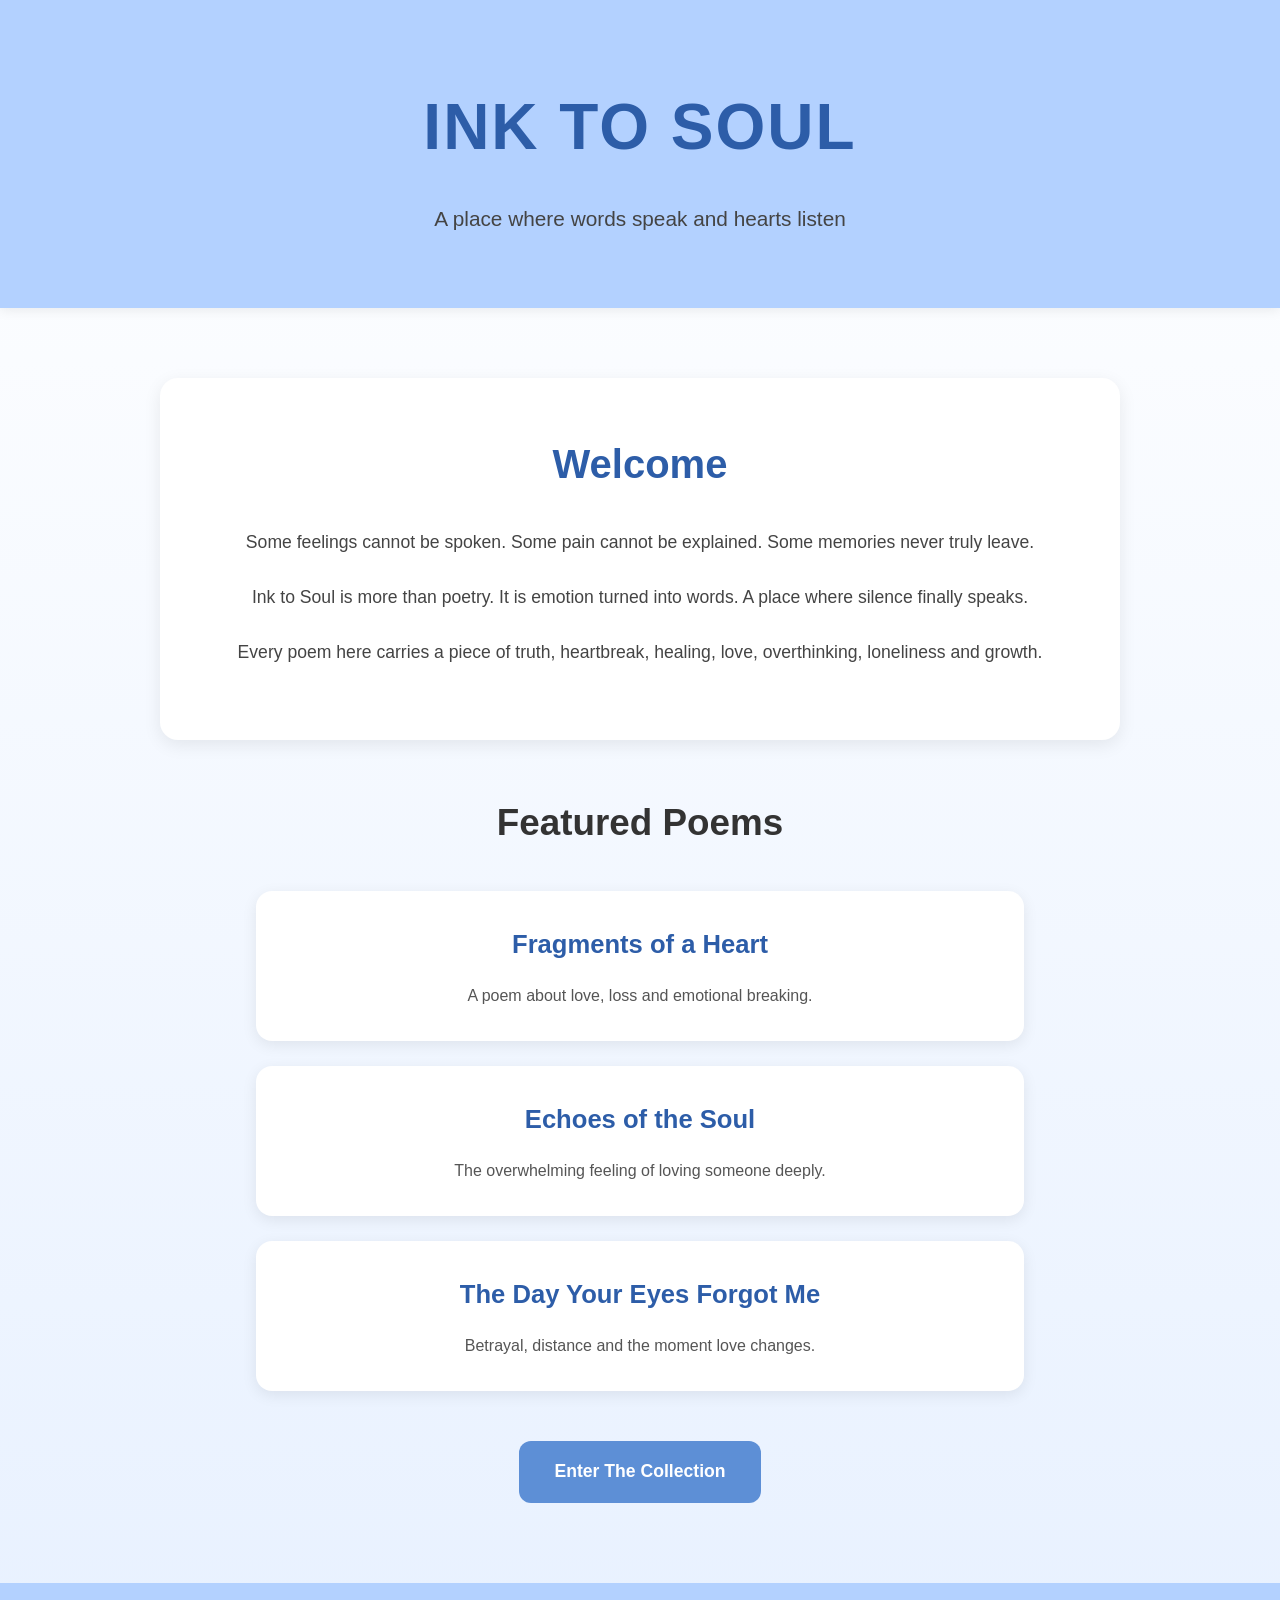
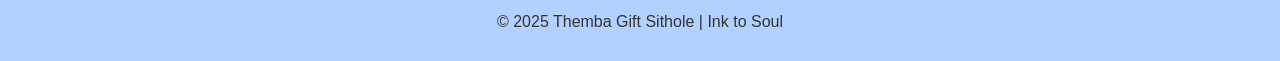
==== index.html @ e580c36a "Complete homepage rebuild" ====
<!DOCTYPE html>
<html lang="en">

<head>
    <meta charset="UTF-8" />
    <meta name="viewport" content="width=device-width, initial-scale=1.0" />

    <title>INK TO SOUL</title>

    <link rel="stylesheet" href="style.css" />
</head>

<body>

    <!-- HERO SECTION -->
    <header class="hero">

        <h1>INK TO SOUL</h1>

        <p class="subtitle">
            A place where words speak and hearts listen
        </p>

    </header>

    <!-- MAIN CONTENT -->
    <main class="main-container">

        <!-- INTRO -->
        <section class="intro-section">

            <h2>Welcome</h2>

            <p>
                Some feelings cannot be spoken.
                Some pain cannot be explained.
                Some memories never truly leave.
            </p>

            <p>
                Ink to Soul is more than poetry.
                It is emotion turned into words.
                A place where silence finally speaks.
            </p>

            <p>
                Every poem here carries a piece of truth,
                heartbreak, healing, love, overthinking,
                loneliness and growth.
            </p>

        </section>

        <!-- FEATURED POEMS -->
        <section class="featured-section">

            <h2>Featured Poems</h2>

            <div class="poem-card">

                <a href="poem_1.html" class="poem-link">
                    Fragments of a Heart
                </a>

                <p>
                    A poem about love, loss and emotional breaking.
                </p>

            </div>

            <div class="poem-card">

                <a href="poem_2.html" class="poem-link">
                    Echoes of the Soul
                </a>

                <p>
                    The overwhelming feeling of loving someone deeply.
                </p>

            </div>

            <div class="poem-card">

                <a href="poem_3.html" class="poem-link">
                    The Day Your Eyes Forgot Me
                </a>

                <p>
                    Betrayal, distance and the moment love changes.
                </p>

            </div>

        </section>

        <!-- BUTTON -->
        <section class="enter-section">

            <a href="poems.html" class="enter-button">
                Enter The Collection
            </a>

        </section>

    </main>

    <!-- FOOTER -->
    <footer>

        <p>
            © 2025 Themba Gift Sithole | Ink to Soul
        </p>

    </footer>

</body>

</html>
---- style.css ----
/* =========================
   INK TO SOUL
   OFFICIAL STYLE
========================= */

/* RESET */

*{
    margin:0;
    padding:0;
    box-sizing:border-box;
}

/* =========================
   BODY
========================= */

body{
    font-family:'Segoe UI', Tahoma, Geneva, Verdana, sans-serif;
    background:linear-gradient(to bottom, #ffffff, #e8f1ff);
    color:#333;
    line-height:1.8;
}

/* =========================
   HERO SECTION
========================= */

.hero{
    background:#b3d1ff;
    text-align:center;
    padding:70px 20px;
    box-shadow:0 2px 12px rgba(0,0,0,0.08);
}

.hero h1{
    font-size:4rem;
    color:#2d5da8;
    margin-bottom:15px;
    letter-spacing:2px;
}

.subtitle{
    font-size:1.3rem;
    color:#444;
}

/* =========================
   MAIN CONTAINER
========================= */

.main-container{
    max-width:1000px;
    margin:50px auto;
    padding:20px;
}

/* =========================
   INTRO SECTION
========================= */

.intro-section{
    background:white;
    padding:50px;
    border-radius:18px;
    box-shadow:0 5px 18px rgba(0,0,0,0.08);
    text-align:center;
    margin-bottom:50px;
}

.intro-section h2{
    font-size:2.5rem;
    color:#2d5da8;
    margin-bottom:25px;
}

.intro-section p{
    font-size:1.1rem;
    color:#444;
    margin-bottom:20px;
    line-height:2;
}

/* =========================
   FEATURED SECTION
========================= */

.featured-section{
    text-align:center;
    margin-bottom:50px;
}

.featured-section h2{
    font-size:2.3rem;
    margin-bottom:35px;
    color:#333;
}

/* =========================
   POEM CARDS
========================= */

.poem-card{
    background:white;
    padding:30px;
    margin:25px auto;
    border-radius:16px;
    width:80%;
    box-shadow:0 4px 15px rgba(0,0,0,0.08);

    transition:
    transform 0.3s ease,
    box-shadow 0.3s ease;
}

.poem-card:hover{
    transform:translateY(-8px);
    box-shadow:0 8px 25px rgba(0,0,0,0.12);
}

.poem-link{
    text-decoration:none;
    color:#2d5da8;
    font-size:1.6rem;
    font-weight:bold;
}

.poem-card p{
    margin-top:15px;
    color:#555;
}

/* =========================
   ENTER BUTTON
========================= */

.enter-section{
    text-align:center;
    margin-top:20px;
}

.enter-button{
    display:inline-block;
    background:#5d8fd6;
    color:white;
    text-decoration:none;
    padding:15px 35px;
    border-radius:12px;
    font-size:1.1rem;
    font-weight:bold;

    transition:
    background 0.3s ease,
    transform 0.3s ease;
}

.enter-button:hover{
    background:#4a7cc4;
    transform:translateY(-3px);
}

/* =========================
   FOOTER
========================= */

footer{
    background:#b3d1ff;
    color:#333;
    text-align:center;
    padding:25px;
    margin-top:60px;
}

/* =========================
   RESPONSIVE DESIGN
========================= */

@media(max-width:768px){

    .hero h1{
        font-size:2.8rem;
    }

    .subtitle{
        font-size:1.1rem;
    }

    .intro-section{
        padding:30px;
    }

    .intro-section h2{
        font-size:2rem;
    }

    .featured-section h2{
        font-size:2rem;
    }

    .poem-card{
        width:95%;
        padding:25px;
    }

    .poem-link{
        font-size:1.3rem;
    }

    .enter-button{
        width:90%;
        text-align:center;
    }
}
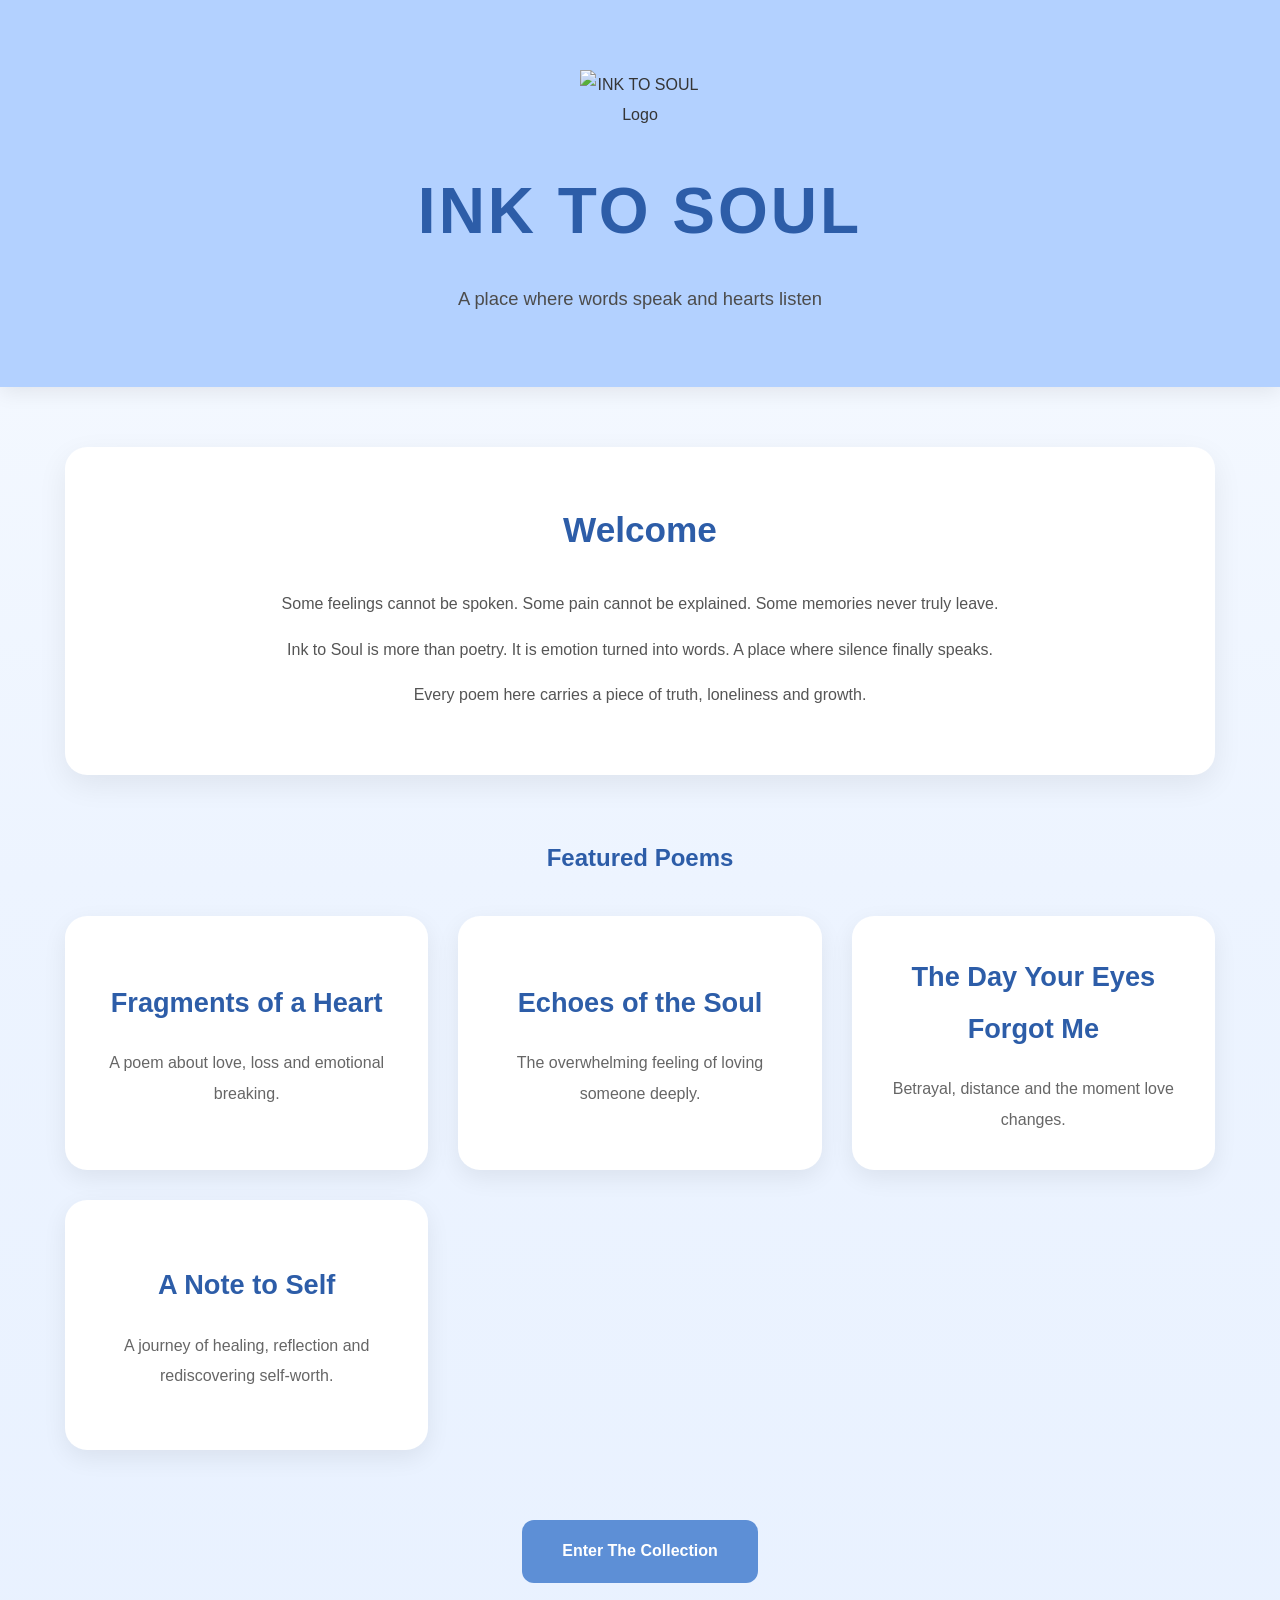
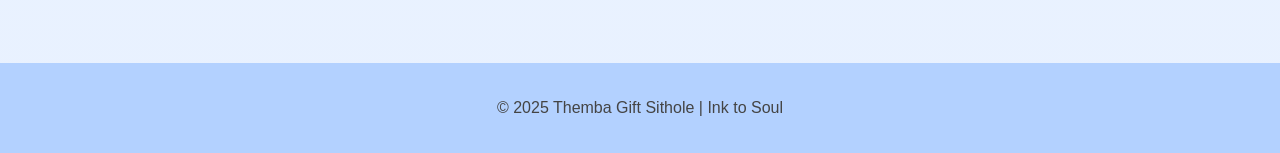
==== commit 841e2d40: "Update INK TO SOUL website" ====
--- a/index.html
+++ b/index.html
@@ -1,19 +1,25 @@
+
 <!DOCTYPE html>
 <html lang="en">
 
 <head>
-    <meta charset="UTF-8" />
-    <meta name="viewport" content="width=device-width, initial-scale=1.0" />
+
+    <meta charset="UTF-8">
+    <meta name="viewport" content="width=device-width, initial-scale=1.0">
 
     <title>INK TO SOUL</title>
 
-    <link rel="stylesheet" href="style.css" />
+    <link rel="stylesheet" href="style.css">
+
 </head>
 
 <body>
 
     <!-- HERO SECTION -->
+
     <header class="hero">
+
+        <img src="images/logo.png" alt="INK TO SOUL Logo" class="hero-logo">
 
         <h1>INK TO SOUL</h1>
 
@@ -24,9 +30,11 @@
     </header>
 
     <!-- MAIN CONTENT -->
+
     <main class="main-container">
 
         <!-- INTRO -->
+
         <section class="intro-section">
 
             <h2>Welcome</h2>
@@ -45,56 +53,75 @@
 
             <p>
                 Every poem here carries a piece of truth,
-                heartbreak, healing, love, overthinking,
                 loneliness and growth.
             </p>
 
         </section>
 
         <!-- FEATURED POEMS -->
-        <section class="featured-section">
 
-            <h2>Featured Poems</h2>
+        <section>
 
-            <div class="poem-card">
+            <h2 style="text-align:center; color:#2d5da8; margin-bottom:35px;">
+                Featured Poems
+            </h2>
 
-                <a href="poem_1.html" class="poem-link">
-                    Fragments of a Heart
-                </a>
+            <div class="featured-section">
 
-                <p>
-                    A poem about love, loss and emotional breaking.
-                </p>
+                <article class="poem-card">
 
-            </div>
+                    <a href="poem_1.html" class="poem-link">
+                        Fragments of a Heart
+                    </a>
 
-            <div class="poem-card">
+                    <p>
+                        A poem about love, loss and emotional breaking.
+                    </p>
 
-                <a href="poem_2.html" class="poem-link">
-                    Echoes of the Soul
-                </a>
+                </article>
 
-                <p>
-                    The overwhelming feeling of loving someone deeply.
-                </p>
+                <article class="poem-card">
 
-            </div>
+                    <a href="poem_2.html" class="poem-link">
+                        Echoes of the Soul
+                    </a>
 
-            <div class="poem-card">
+                    <p>
+                        The overwhelming feeling of loving someone deeply.
+                    </p>
 
-                <a href="poem_3.html" class="poem-link">
-                    The Day Your Eyes Forgot Me
-                </a>
+                </article>
 
-                <p>
-                    Betrayal, distance and the moment love changes.
-                </p>
+                <article class="poem-card">
+
+                    <a href="poem_3.html" class="poem-link">
+                        The Day Your Eyes Forgot Me
+                    </a>
+
+                    <p>
+                        Betrayal, distance and the moment love changes.
+                    </p>
+
+                </article>
+
+                <article class="poem-card">
+
+                    <a href="poem_4.html" class="poem-link">
+                        A Note to Self
+                    </a>
+
+                    <p>
+                        A journey of healing, reflection and rediscovering self-worth.
+                    </p>
+
+                </article>
 
             </div>
 
         </section>
 
-        <!-- BUTTON -->
+        <!-- ENTER COLLECTION -->
+
         <section class="enter-section">
 
             <a href="poems.html" class="enter-button">
@@ -106,6 +133,7 @@
     </main>
 
     <!-- FOOTER -->
+
     <footer>
 
         <p>
@@ -117,3 +145,4 @@
 </body>
 
 </html>
+
--- a/style.css
+++ b/style.css
@@ -1,9 +1,11 @@
-/* =========================
-   INK TO SOUL
-   OFFICIAL STYLE
-========================= */
-
-/* RESET */
+/*```css*/
+/*==================================================
+                INK TO SOUL
+               OFFICIAL STYLE.CSS
+                  VERSION 3.0
+==================================================*/
+
+/*============== RESET ==============*/
 
 *{
     margin:0;
@@ -11,203 +13,660 @@
     box-sizing:border-box;
 }
 
-/* =========================
-   BODY
-========================= */
+html{
+    scroll-behavior:smooth;
+}
 
 body{
-    font-family:'Segoe UI', Tahoma, Geneva, Verdana, sans-serif;
-    background:linear-gradient(to bottom, #ffffff, #e8f1ff);
-    color:#333;
-    line-height:1.8;
-}
-
-/* =========================
-   HERO SECTION
-========================= */
+
+    font-family:"Segoe UI",Tahoma,Geneva,Verdana,sans-serif;
+
+    background:linear-gradient(180deg,#f8fbff,#edf4ff,#e8f1ff);
+
+    color:#353535;
+
+    line-height:1.9;
+
+    overflow-x:hidden;
+
+    min-height:100vh;
+
+}
+
+/*============== LINKS ==============*/
+
+a{
+
+    text-decoration:none;
+
+    color:inherit;
+
+}
+
+/*============== IMAGES ==============*/
+
+img{
+
+    max-width:100%;
+
+    display:block;
+
+}
+
+/*============== HERO ==============*/
 
 .hero{
+
     background:#b3d1ff;
-    text-align:center;
+
+    text-align:center;
+
     padding:70px 20px;
-    box-shadow:0 2px 12px rgba(0,0,0,0.08);
+
+    box-shadow:0 5px 20px rgba(0,0,0,.08);
+
+}
+
+.hero-logo{
+
+    width:120px;
+
+    margin:auto;
+
+    margin-bottom:20px;
+
+    transition:.4s;
+
+}
+
+.hero-logo:hover{
+
+    transform:scale(1.05);
+
 }
 
 .hero h1{
-    font-size:4rem;
+
+    font-size:clamp(2.6rem,5vw,4rem);
+
     color:#2d5da8;
+
+    letter-spacing:3px;
+
+    margin-bottom:10px;
+
+}
+
+.subtitle{
+
+    font-size:1.15rem;
+
+    color:#4c4c4c;
+
+}
+
+/*============== MAIN ==============*/
+
+.main-container{
+
+    width:min(1150px,92%);
+
+    margin:60px auto;
+
+}
+
+/*============== INTRO ==============*/
+
+.intro-section{
+
+    background:white;
+
+    padding:50px;
+
+    border-radius:22px;
+
+    text-align:center;
+
+    box-shadow:0 10px 30px rgba(0,0,0,.07);
+
+    margin-bottom:60px;
+
+}
+
+.intro-section h2{
+
+    color:#2d5da8;
+
+    font-size:2.2rem;
+
+    margin-bottom:25px;
+
+}
+
+.intro-section p{
+
+    max-width:750px;
+
+    margin:auto;
+
     margin-bottom:15px;
-    letter-spacing:2px;
+
+    color:#555;
+
+}
+
+/*============== POEM GRID ==============*/
+
+.featured-section{
+
+    display:grid;
+
+    grid-template-columns:repeat(auto-fit,minmax(320px,1fr));
+
+    gap:30px;
+
+}
+
+/*============== POEM CARD ==============*/
+
+.poem-card{
+
+    background:white;
+
+    border-radius:22px;
+
+    padding:35px;
+
+    box-shadow:0 8px 25px rgba(0,0,0,.07);
+
+    transition:.35s;
+
+    display:flex;
+
+    flex-direction:column;
+
+    justify-content:center;
+
+    min-height:250px;
+
+    cursor:pointer;
+
+}
+
+.poem-card:hover{
+
+    transform:translateY(-8px);
+
+    box-shadow:0 18px 35px rgba(0,0,0,.12);
+
+}
+
+.poem-card:hover .poem-link{
+
+    color:#4b7fce;
+
+}
+
+.poem-link{
+
+    font-size:1.7rem;
+
+    font-weight:700;
+
+    color:#2d5da8;
+
+    transition:.3s;
+
+    text-align:center;
+
+}
+
+.poem-card p{
+
+    margin-top:20px;
+
+    text-align:center;
+
+    color:#666;
+
+    font-size:1rem;
+
+}
+
+/*============== BUTTON ==============*/
+
+.enter-section{
+
+    text-align:center;
+
+    margin-top:70px;
+
+}
+
+.enter-button{
+
+    display:inline-block;
+
+    background:#5d8fd6;
+
+    color:white;
+
+    padding:16px 40px;
+
+    border-radius:12px;
+
+    font-weight:600;
+
+    transition:.3s;
+
+}
+
+.enter-button:hover{
+
+    background:#4a79bf;
+
+    transform:translateY(-3px);
+
+}
+
+/*============== POEM PAGE ==============*/
+
+.poem-container{
+
+    background:white;
+
+    max-width:850px;
+
+    margin:auto;
+
+    padding:65px;
+
+    border-radius:24px;
+
+    box-shadow:0 10px 30px rgba(0,0,0,.08);
+
+}
+
+.poem-container h2{
+
+    text-align:center;
+
+}
+
+.poem-container p{
+
+    font-size:1.08rem;
+
+    color:#404040;
+
+    margin-bottom:28px;
+
+}
+
+/*============== NAVIGATION ==============*/
+
+.poem-navigation{
+
+    display:grid;
+
+    grid-template-columns:repeat(auto-fit,minmax(300px,1fr));
+
+    gap:25px;
+
+    margin-top:50px;
+
+}
+
+.poem-navigation a{
+
+    background:white;
+
+    padding:30px;
+
+    border-radius:18px;
+
+    text-align:center;
+
+    box-shadow:0 8px 20px rgba(0,0,0,.07);
+
+    transition:.3s;
+
+    color:#2d5da8;
+
+    font-weight:600;
+
+}
+
+.poem-navigation a:hover{
+
+    transform:translateY(-6px);
+
+    box-shadow:0 15px 30px rgba(0,0,0,.12);
+
+}
+
+/*============== COMMENTS ==============*/
+
+.comments-section{
+
+    background:white;
+
+    margin-top:60px;
+
+    border-radius:22px;
+
+    padding:40px;
+
+    box-shadow:0 10px 25px rgba(0,0,0,.07);
+
+}
+
+.comments-section h2{
+
+    color:#2d5da8;
+
+    margin-bottom:25px;
+
+}
+
+.comments-section p{
+
+    color:#666;
+
+}
+
+/*============== FORM ==============*/
+
+form{
+
+    display:flex;
+
+    flex-direction:column;
+
+    gap:18px;
+
+}
+
+input{
+
+    padding:15px;
+
+    border-radius:10px;
+
+    border:1px solid #d6ddeb;
+
+    font-size:1rem;
+
+}
+
+textarea{
+
+    padding:15px;
+
+    min-height:180px;
+
+    resize:vertical;
+
+    border-radius:10px;
+
+    border:1px solid #d6ddeb;
+
+    font-size:1rem;
+
+    font-family:inherit;
+
+}
+
+input:focus,
+textarea:focus{
+
+    outline:none;
+
+    border-color:#5d8fd6;
+
+}
+
+button{
+
+    background:#5d8fd6;
+
+    color:white;
+
+    border:none;
+
+    padding:15px;
+
+    border-radius:10px;
+
+    cursor:pointer;
+
+    transition:.3s;
+
+}
+
+button:hover{
+
+    background:#4a79bf;
+
+}
+
+/*============== FOOTER ==============*/
+
+footer{
+
+    margin-top:80px;
+
+    background:#b3d1ff;
+
+    text-align:center;
+
+    padding:30px;
+
+    color:#444;
+
+}
+
+/*============== SCROLLBAR ==============*/
+
+::-webkit-scrollbar{
+
+    width:10px;
+
+}
+
+::-webkit-scrollbar-track{
+
+    background:#edf4ff;
+
+}
+
+::-webkit-scrollbar-thumb{
+
+    background:#78a5e3;
+
+    border-radius:20px;
+
+}
+
+::-webkit-scrollbar-thumb:hover{
+
+    background:#5d8fd6;
+
+}
+
+/*============== ANIMATIONS ==============*/
+
+.hero,
+.intro-section,
+.poem-card,
+.poem-container,
+.comments-section{
+
+    animation:fadeUp .7s ease;
+
+}
+
+@keyframes fadeUp{
+
+    from{
+
+        opacity:0;
+
+        transform:translateY(20px);
+
+    }
+
+    to{
+
+        opacity:1;
+
+        transform:translateY(0);
+
+    }
+
+}
+
+/*============== MOBILE ==============*/
+
+@media(max-width:900px){
+
+.poem-container{
+
+    padding:45px;
+
+}
+
+}
+
+@media(max-width:768px){
+
+.hero{
+
+    padding:55px 20px;
+
+}
+
+.hero-logo{
+
+    width:95px;
+
+}
+
+.main-container{
+
+    width:94%;
+
+}
+
+.intro-section{
+
+    padding:35px 25px;
+
+}
+
+.intro-section h2{
+
+    font-size:1.8rem;
+
+}
+
+.featured-section{
+
+    grid-template-columns:1fr;
+
+}
+
+.poem-card{
+
+    min-height:210px;
+
+    padding:28px;
+
+}
+
+.poem-link{
+
+    font-size:1.45rem;
+
+}
+
+.poem-container{
+
+    padding:35px 25px;
+
+}
+
+.poem-navigation{
+
+    grid-template-columns:1fr;
+
+}
+
+.comments-section{
+
+    padding:30px 25px;
+
+}
+
+.enter-button{
+
+    width:100%;
+
+}
+
+}
+
+@media(max-width:480px){
+
+.hero h1{
+
+    font-size:2.2rem;
+
 }
 
 .subtitle{
+
+    font-size:1rem;
+
+}
+
+.intro-section{
+
+    padding:30px 20px;
+
+}
+
+.poem-card{
+
+    min-height:190px;
+
+    padding:25px;
+
+}
+
+.poem-link{
+
     font-size:1.3rem;
-    color:#444;
-}
-
-/* =========================
-   MAIN CONTAINER
-========================= */
-
-.main-container{
-    max-width:1000px;
-    margin:50px auto;
-    padding:20px;
-}
-
-/* =========================
-   INTRO SECTION
-========================= */
-
-.intro-section{
-    background:white;
-    padding:50px;
-    border-radius:18px;
-    box-shadow:0 5px 18px rgba(0,0,0,0.08);
-    text-align:center;
-    margin-bottom:50px;
-}
-
-.intro-section h2{
-    font-size:2.5rem;
-    color:#2d5da8;
-    margin-bottom:25px;
-}
-
-.intro-section p{
-    font-size:1.1rem;
-    color:#444;
-    margin-bottom:20px;
-    line-height:2;
-}
-
-/* =========================
-   FEATURED SECTION
-========================= */
-
-.featured-section{
-    text-align:center;
-    margin-bottom:50px;
-}
-
-.featured-section h2{
-    font-size:2.3rem;
-    margin-bottom:35px;
-    color:#333;
-}
-
-/* =========================
-   POEM CARDS
-========================= */
-
-.poem-card{
-    background:white;
-    padding:30px;
-    margin:25px auto;
-    border-radius:16px;
-    width:80%;
-    box-shadow:0 4px 15px rgba(0,0,0,0.08);
-
-    transition:
-    transform 0.3s ease,
-    box-shadow 0.3s ease;
-}
-
-.poem-card:hover{
-    transform:translateY(-8px);
-    box-shadow:0 8px 25px rgba(0,0,0,0.12);
-}
-
-.poem-link{
-    text-decoration:none;
-    color:#2d5da8;
-    font-size:1.6rem;
-    font-weight:bold;
-}
-
-.poem-card p{
-    margin-top:15px;
-    color:#555;
-}
-
-/* =========================
-   ENTER BUTTON
-========================= */
-
-.enter-section{
-    text-align:center;
-    margin-top:20px;
-}
-
-.enter-button{
-    display:inline-block;
-    background:#5d8fd6;
-    color:white;
-    text-decoration:none;
-    padding:15px 35px;
-    border-radius:12px;
-    font-size:1.1rem;
-    font-weight:bold;
-
-    transition:
-    background 0.3s ease,
-    transform 0.3s ease;
-}
-
-.enter-button:hover{
-    background:#4a7cc4;
-    transform:translateY(-3px);
-}
-
-/* =========================
-   FOOTER
-========================= */
+
+}
+
+.poem-container{
+
+    padding:28px 18px;
+
+}
+
+.poem-container p{
+
+    font-size:1rem;
+
+}
 
 footer{
-    background:#b3d1ff;
-    color:#333;
-    text-align:center;
-    padding:25px;
-    margin-top:60px;
-}
-
-/* =========================
-   RESPONSIVE DESIGN
-========================= */
-
-@media(max-width:768px){
-
-    .hero h1{
-        font-size:2.8rem;
-    }
-
-    .subtitle{
-        font-size:1.1rem;
-    }
-
-    .intro-section{
-        padding:30px;
-    }
-
-    .intro-section h2{
-        font-size:2rem;
-    }
-
-    .featured-section h2{
-        font-size:2rem;
-    }
-
-    .poem-card{
-        width:95%;
-        padding:25px;
-    }
-
-    .poem-link{
-        font-size:1.3rem;
-    }
-
-    .enter-button{
-        width:90%;
-        text-align:center;
-    }
-}
+
+    padding:25px 15px;
+
+}
+
+}
+
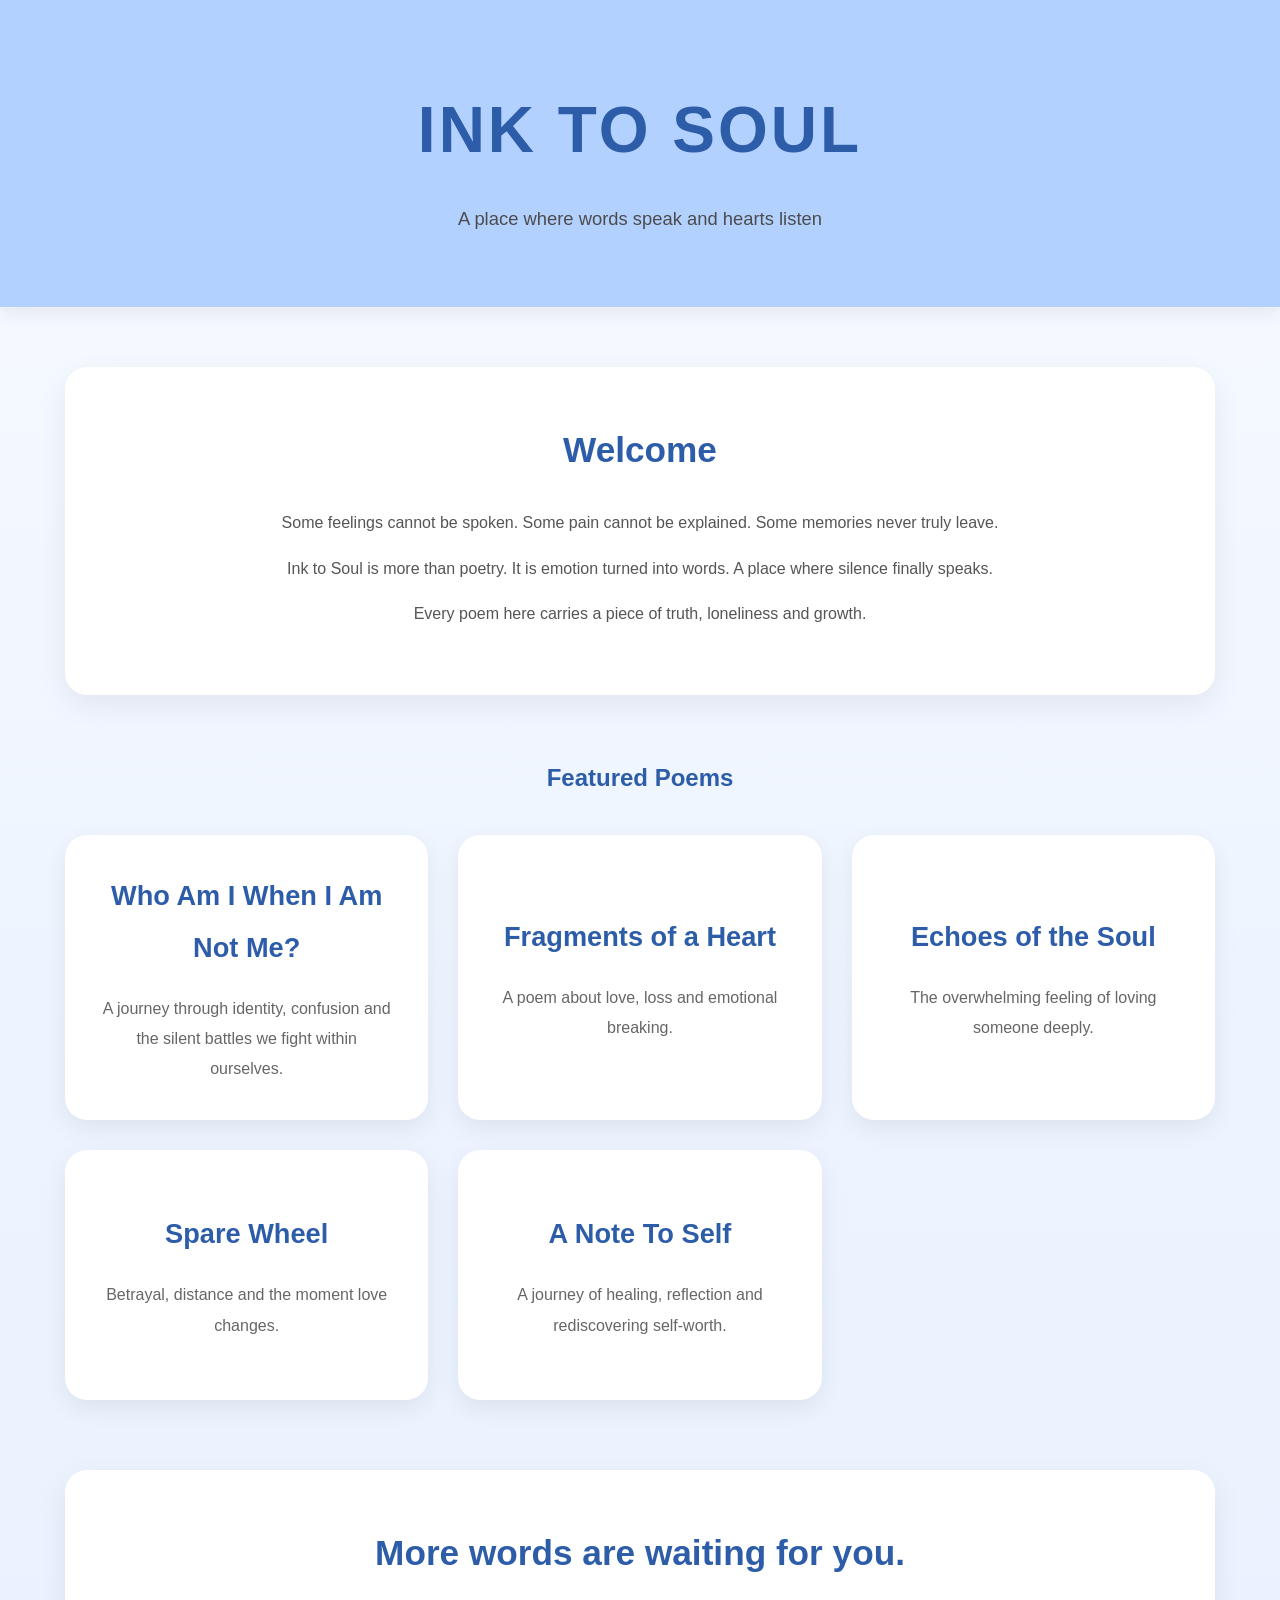
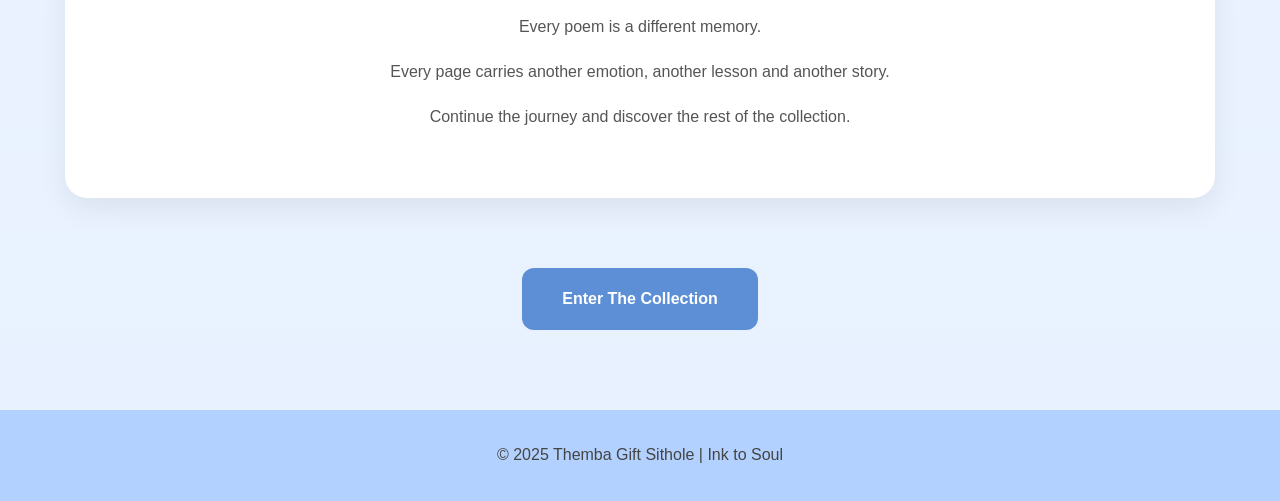
==== commit 7223b5af: "added poem 5 and updated the home page" ====
--- a/index.html
+++ b/index.html
@@ -1,10 +1,10 @@
-
 <!DOCTYPE html>
 <html lang="en">
 
 <head>
 
     <meta charset="UTF-8">
+
     <meta name="viewport" content="width=device-width, initial-scale=1.0">
 
     <title>INK TO SOUL</title>
@@ -18,8 +18,6 @@
     <!-- HERO SECTION -->
 
     <header class="hero">
-
-        <img src="images/logo.png" alt="INK TO SOUL Logo" class="hero-logo">
 
         <h1>INK TO SOUL</h1>
 
@@ -70,6 +68,18 @@
 
                 <article class="poem-card">
 
+                    <a href="poem_5.html" class="poem-link">
+                        Who Am I When I Am Not Me?
+                    </a>
+
+                    <p>
+                        A journey through identity, confusion and the silent battles we fight within ourselves.
+                    </p>
+
+                </article>
+
+                <article class="poem-card">
+
                     <a href="poem_1.html" class="poem-link">
                         Fragments of a Heart
                     </a>
@@ -95,7 +105,7 @@
                 <article class="poem-card">
 
                     <a href="poem_3.html" class="poem-link">
-                        The Day Your Eyes Forgot Me
+                        Spare Wheel
                     </a>
 
                     <p>
@@ -107,7 +117,7 @@
                 <article class="poem-card">
 
                     <a href="poem_4.html" class="poem-link">
-                        A Note to Self
+                        A Note To Self
                     </a>
 
                     <p>
@@ -120,12 +130,36 @@
 
         </section>
 
-        <!-- ENTER COLLECTION -->
+        <!-- CONTINUE READING -->
+
+        <section class="intro-section" style="margin-top:70px;">
+
+            <h2>More words are waiting for you.</h2>
+
+            <p>
+                Every poem is a different memory.
+            </p>
+
+            <p>
+                Every page carries another emotion,
+                another lesson and another story.
+            </p>
+
+            <p>
+                Continue the journey and discover
+                the rest of the collection.
+            </p>
+
+        </section>
+
+        <!-- COLLECTION BUTTON -->
 
         <section class="enter-section">
 
             <a href="poems.html" class="enter-button">
+
                 Enter The Collection
+
             </a>
 
         </section>
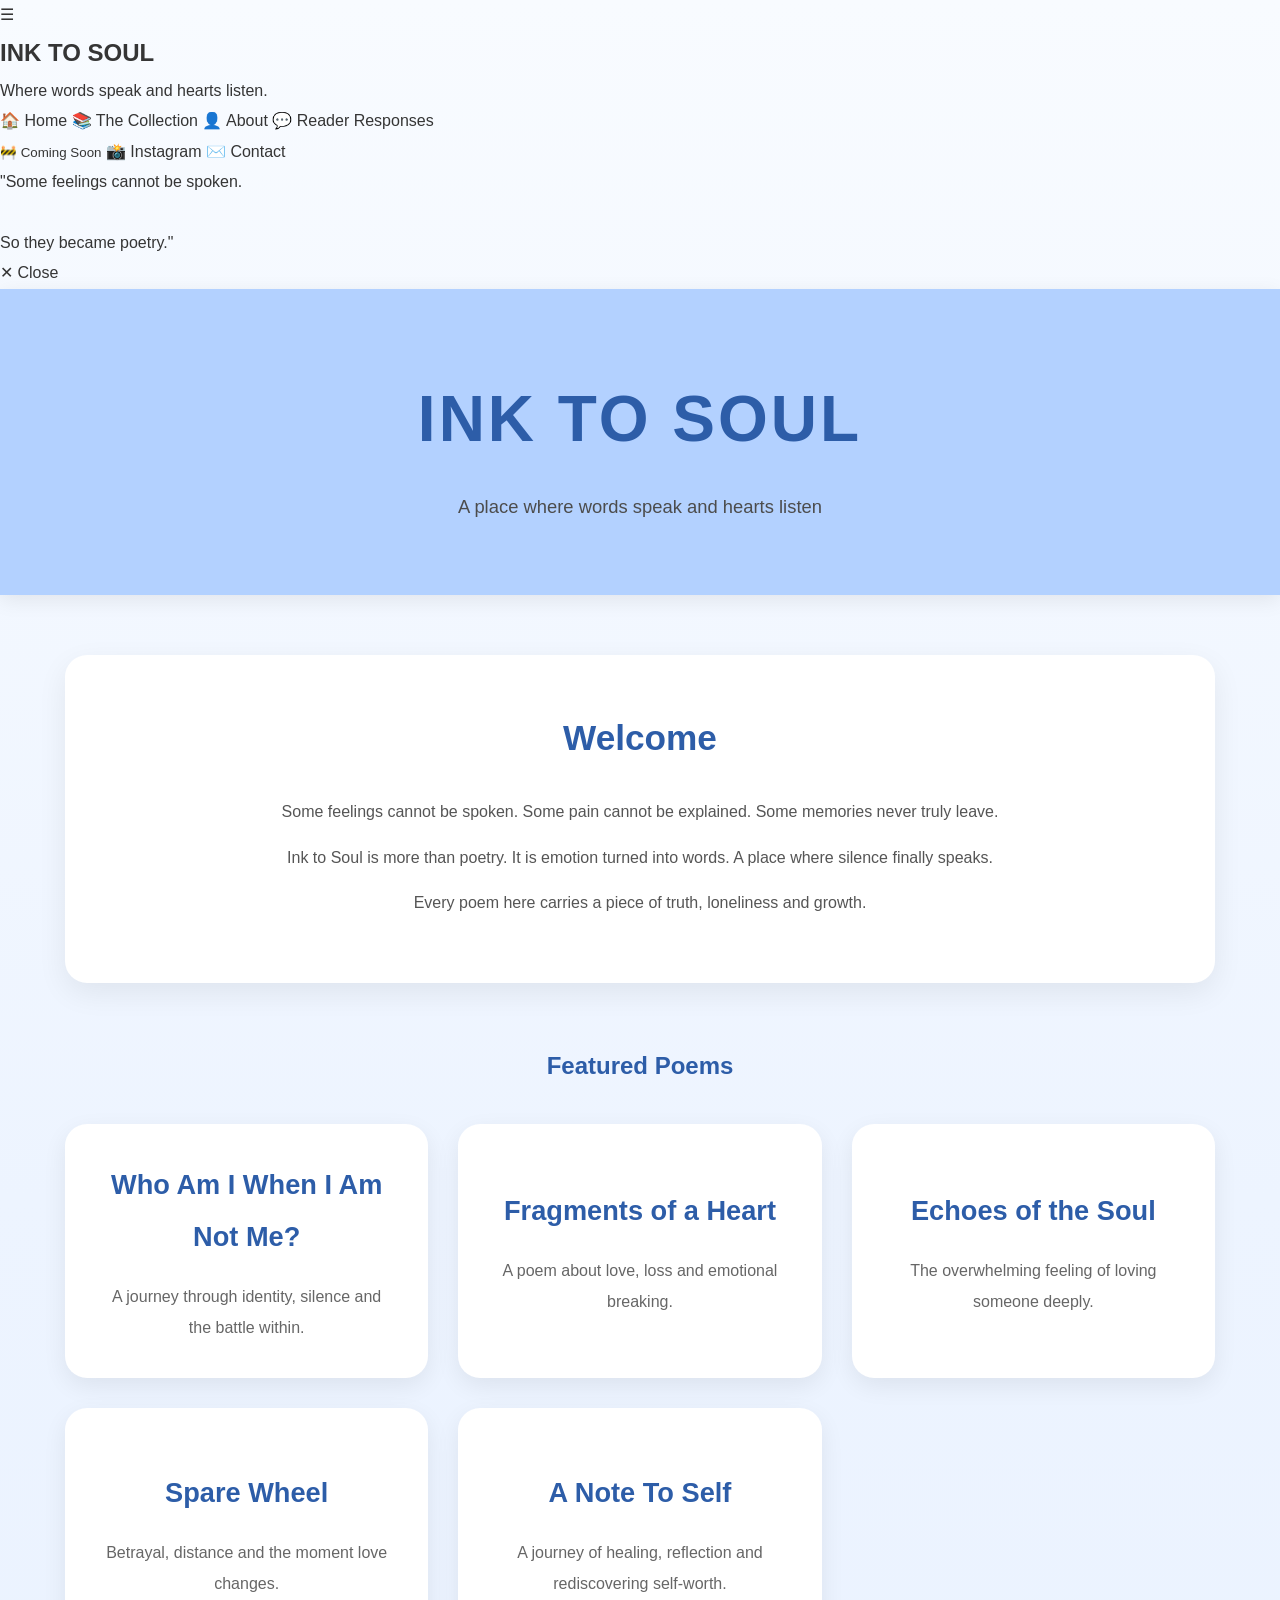
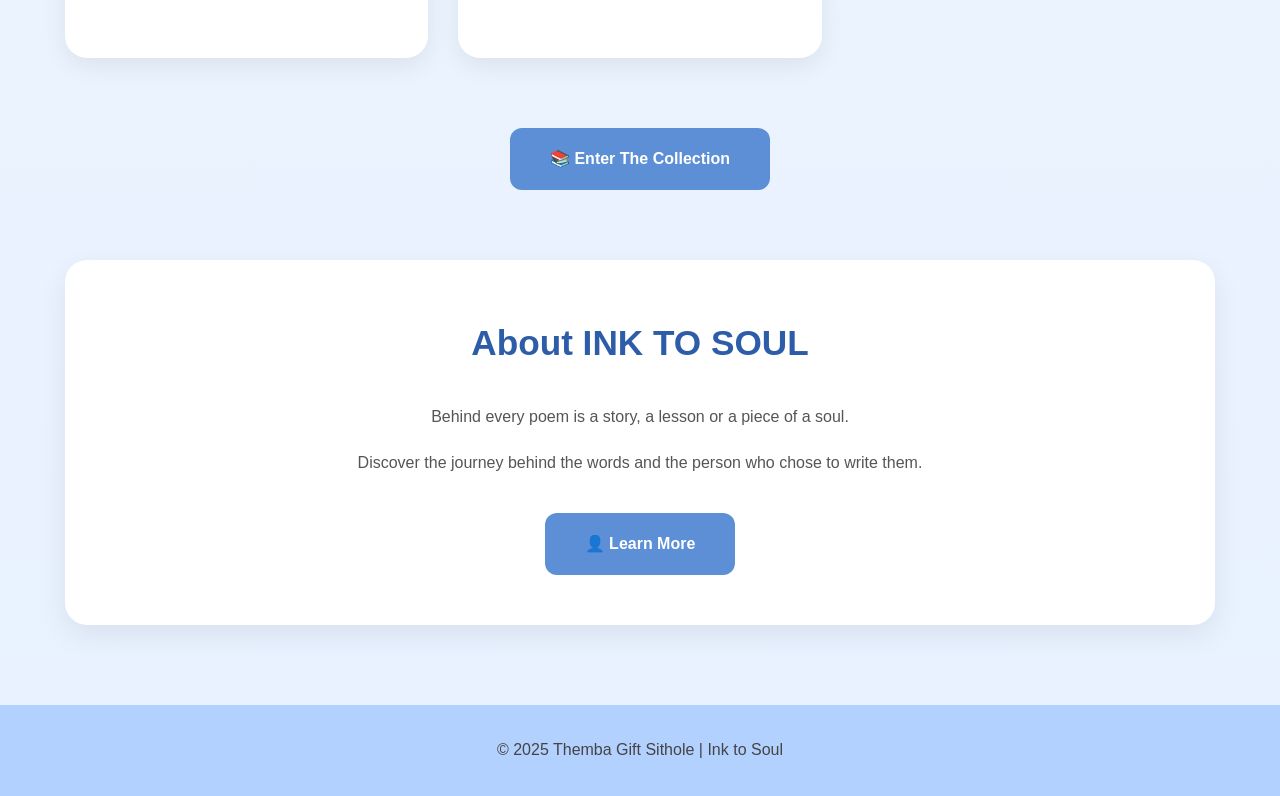
==== commit cb162e59: "Added menu in about" ====
--- a/index.html
+++ b/index.html
@@ -15,19 +15,109 @@
 
 <body>
 
-    <!-- HERO SECTION -->
+    <!-- MENU BUTTON -->
+
+    <div class="menu-toggle" onclick="openMenu()">
+
+        ☰
+
+    </div>
+
+    <!-- DARK OVERLAY -->
+
+    <div class="menu-overlay" id="overlay" onclick="closeMenu()"></div>
+
+    <!-- SIDE MENU -->
+
+    <div class="side-menu" id="sideMenu">
+
+        <h2>INK TO SOUL</h2>
+
+        <p>
+
+            Where words speak and hearts listen.
+
+        </p>
+
+        <a href="index.html">
+
+            🏠 Home
+
+        </a>
+
+        <a href="poems.html">
+
+            📚 The Collection
+
+        </a>
+
+        <a href="about.html">
+
+            👤 About
+
+        </a>
+
+        <a href="#">
+
+            💬 Reader Responses
+
+            <br>
+
+            <small>🚧 Coming Soon</small>
+
+        </a>
+
+        <a href="https://instagram.com/ink.to.soul" target="_blank">
+
+            📸 Instagram
+
+        </a>
+
+        <a href="contact.html">
+
+            ✉️ Contact
+
+        </a>
+
+        <div class="menu-divider"></div>
+
+        <div class="menu-quote">
+
+            "Some feelings cannot be spoken.
+
+            <br><br>
+
+            So they became poetry."
+
+        </div>
+
+        <div class="close-menu" onclick="closeMenu()">
+
+            ✕ Close
+
+        </div>
+
+    </div>
+
+    <!-- HERO -->
 
     <header class="hero">
 
-        <h1>INK TO SOUL</h1>
+        <h1>
+
+            INK TO SOUL
+
+        </h1>
 
         <p class="subtitle">
+
             A place where words speak and hearts listen
+
         </p>
 
     </header>
 
-    <!-- MAIN CONTENT -->
+    <!-- MAIN -->
 
     <main class="main-container">
 
@@ -38,20 +128,31 @@
             <h2>Welcome</h2>
 
             <p>
+
                 Some feelings cannot be spoken.
+
                 Some pain cannot be explained.
+
                 Some memories never truly leave.
-            </p>
-
-            <p>
+
+            </p>
+
+            <p>
+
                 Ink to Soul is more than poetry.
+
                 It is emotion turned into words.
+
                 A place where silence finally speaks.
-            </p>
-
-            <p>
+
+            </p>
+
+            <p>
+
                 Every poem here carries a piece of truth,
+
                 loneliness and growth.
+
             </p>
 
         </section>
@@ -60,8 +161,10 @@
 
         <section>
 
-            <h2 style="text-align:center; color:#2d5da8; margin-bottom:35px;">
+            <h2 style="text-align:center;color:#2d5da8;margin-bottom:35px;">
+
                 Featured Poems
+
             </h2>
 
             <div class="featured-section">
@@ -69,11 +172,15 @@
                 <article class="poem-card">
 
                     <a href="poem_5.html" class="poem-link">
+
                         Who Am I When I Am Not Me?
-                    </a>
-
-                    <p>
-                        A journey through identity, confusion and the silent battles we fight within ourselves.
+
+                    </a>
+
+                    <p>
+
+                        A journey through identity, silence and the battle within.
+
                     </p>
 
                 </article>
@@ -81,11 +188,15 @@
                 <article class="poem-card">
 
                     <a href="poem_1.html" class="poem-link">
+
                         Fragments of a Heart
-                    </a>
-
-                    <p>
+
+                    </a>
+
+                    <p>
+
                         A poem about love, loss and emotional breaking.
+
                     </p>
 
                 </article>
@@ -93,11 +204,15 @@
                 <article class="poem-card">
 
                     <a href="poem_2.html" class="poem-link">
+
                         Echoes of the Soul
-                    </a>
-
-                    <p>
+
+                    </a>
+
+                    <p>
+
                         The overwhelming feeling of loving someone deeply.
+
                     </p>
 
                 </article>
@@ -105,11 +220,15 @@
                 <article class="poem-card">
 
                     <a href="poem_3.html" class="poem-link">
+
                         Spare Wheel
-                    </a>
-
-                    <p>
+
+                    </a>
+
+                    <p>
+
                         Betrayal, distance and the moment love changes.
+
                     </p>
 
                 </article>
@@ -117,11 +236,15 @@
                 <article class="poem-card">
 
                     <a href="poem_4.html" class="poem-link">
+
                         A Note To Self
-                    </a>
-
-                    <p>
+
+                    </a>
+
+                    <p>
+
                         A journey of healing, reflection and rediscovering self-worth.
+
                     </p>
 
                 </article>
@@ -130,40 +253,54 @@
 
         </section>
 
-        <!-- CONTINUE READING -->
+        <!-- ENTER COLLECTION -->
+
+        <section class="enter-section">
+
+            <a href="poems.html" class="enter-button">
+
+                📚 Enter The Collection
+
+            </a>
+
+        </section>
+
+        <!-- ABOUT -->
 
         <section class="intro-section" style="margin-top:70px;">
 
-            <h2>More words are waiting for you.</h2>
-
-            <p>
-                Every poem is a different memory.
-            </p>
-
-            <p>
-                Every page carries another emotion,
-                another lesson and another story.
-            </p>
-
-            <p>
-                Continue the journey and discover
-                the rest of the collection.
-            </p>
+            <h2>
+
+                About INK TO SOUL
+
+            </h2>
+
+            <p>
+
+                Behind every poem is a story,
+                a lesson or a piece of a soul.
+
+            </p>
+
+            <p>
+
+                Discover the journey behind the words
+                and the person who chose to write them.
+
+            </p>
+
+            <div style="margin-top:35px;">
+
+                <a href="about.html" class="enter-button">
+
+                    👤 Learn More
+
+                </a>
+
+            </div>
 
         </section>
 
-        <!-- COLLECTION BUTTON -->
-
-        <section class="enter-section">
-
-            <a href="poems.html" class="enter-button">
-
-                Enter The Collection
-
-            </a>
-
-        </section>
-
     </main>
 
     <!-- FOOTER -->
@@ -171,12 +308,18 @@
     <footer>
 
         <p>
+
             © 2025 Themba Gift Sithole | Ink to Soul
+
         </p>
 
     </footer>
 
+    <!-- MENU SCRIPT -->
+
+    <script src="script.js"></script>
+
+
 </body>
 
 </html>
-
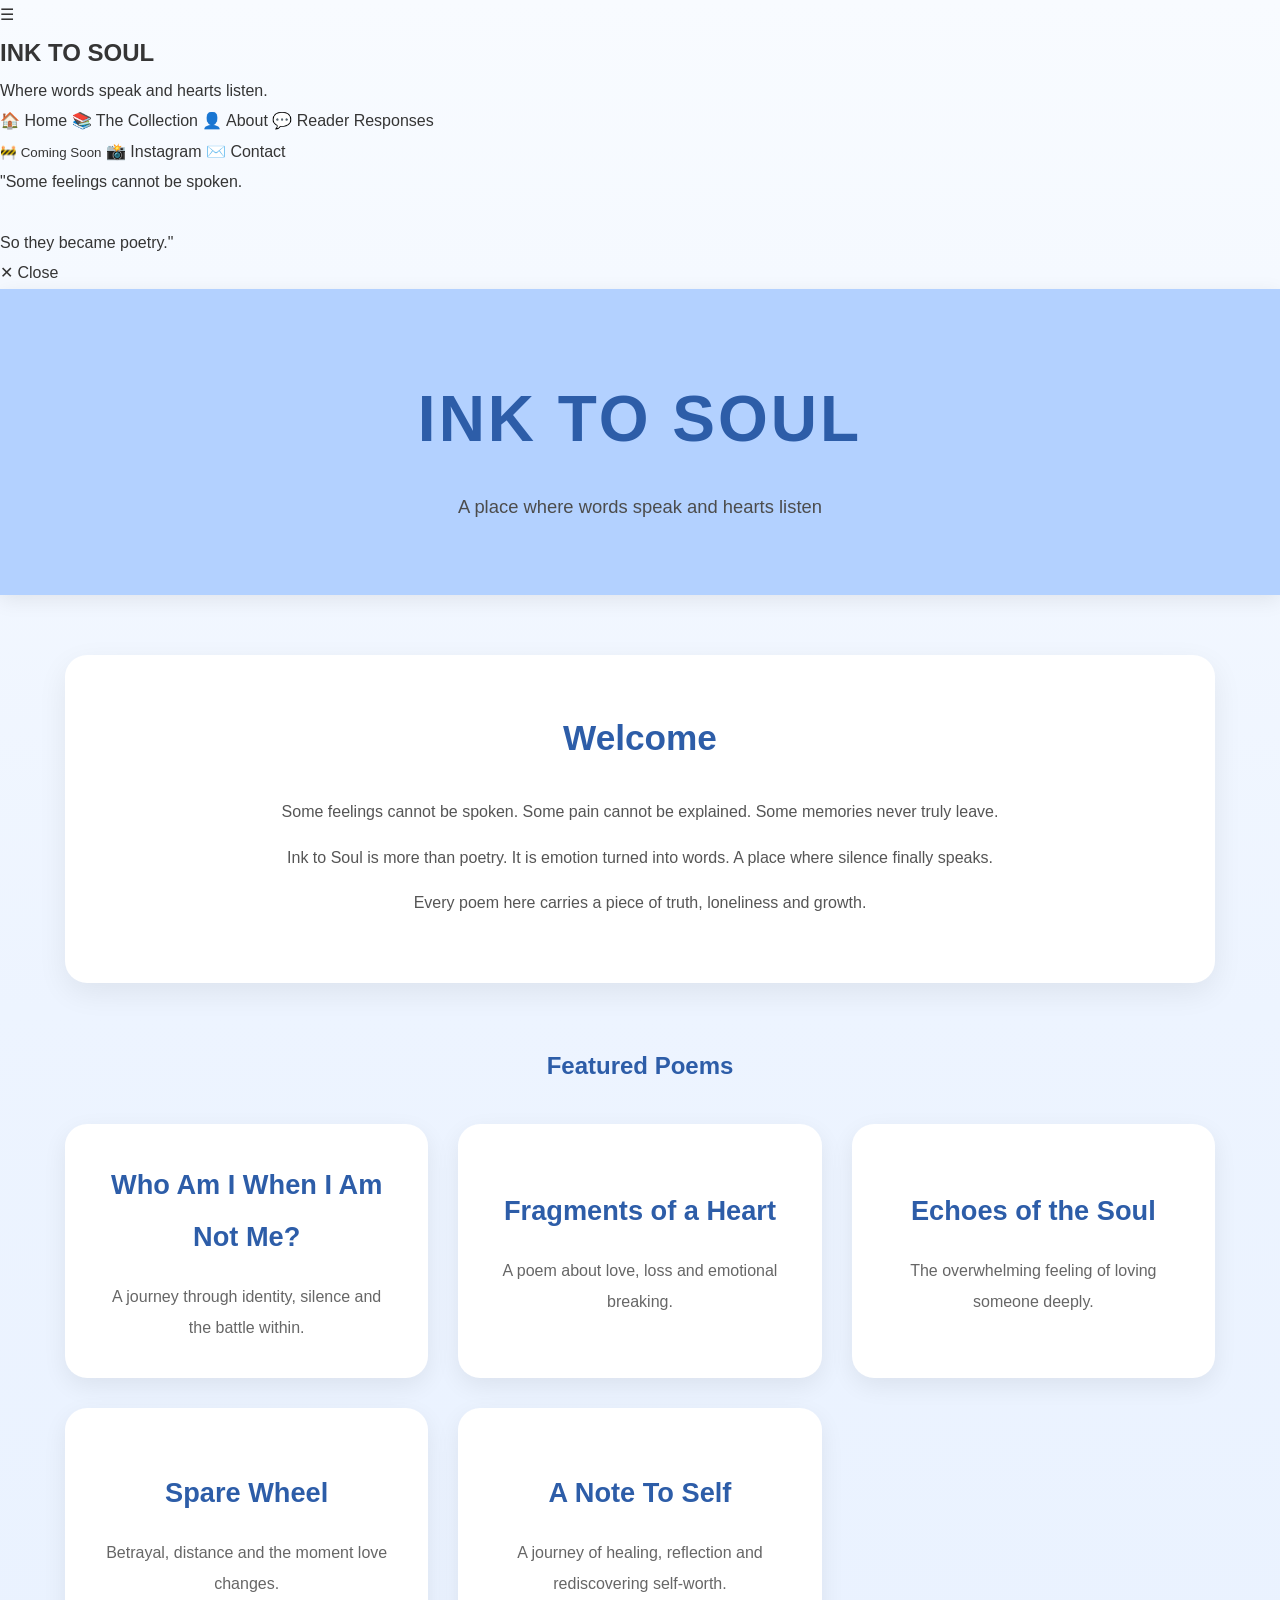
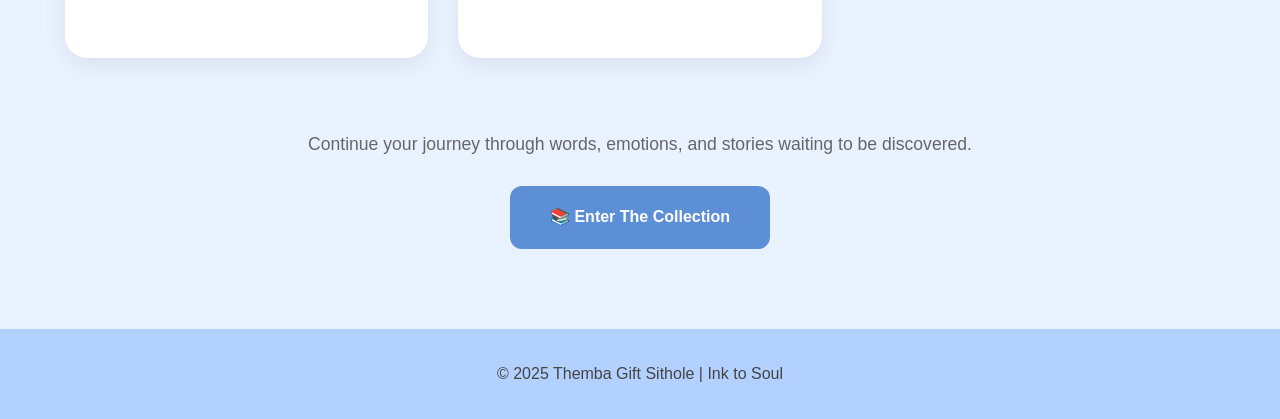
==== commit 6301b399: "Updated homepage and contact page" ====
--- a/index.html
+++ b/index.html
@@ -255,51 +255,24 @@
 
         <!-- ENTER COLLECTION -->
 
+
         <section class="enter-section">
 
+
+            <p style="margin-bottom:25px; font-size:1.1rem; color:#666;">
+
+                Continue your journey through words, emotions, and stories waiting to be discovered.
+
+            </p>
+
             <a href="poems.html" class="enter-button">
 
-                📚 Enter The Collection
+               📚 Enter The Collection
 
             </a>
 
         </section>
 
-        <!-- ABOUT -->
-
-        <section class="intro-section" style="margin-top:70px;">
-
-            <h2>
-
-                About INK TO SOUL
-
-            </h2>
-
-            <p>
-
-                Behind every poem is a story,
-                a lesson or a piece of a soul.
-
-            </p>
-
-            <p>
-
-                Discover the journey behind the words
-                and the person who chose to write them.
-
-            </p>
-
-            <div style="margin-top:35px;">
-
-                <a href="about.html" class="enter-button">
-
-                    👤 Learn More
-
-                </a>
-
-            </div>
-
-        </section>
 
     </main>
 
